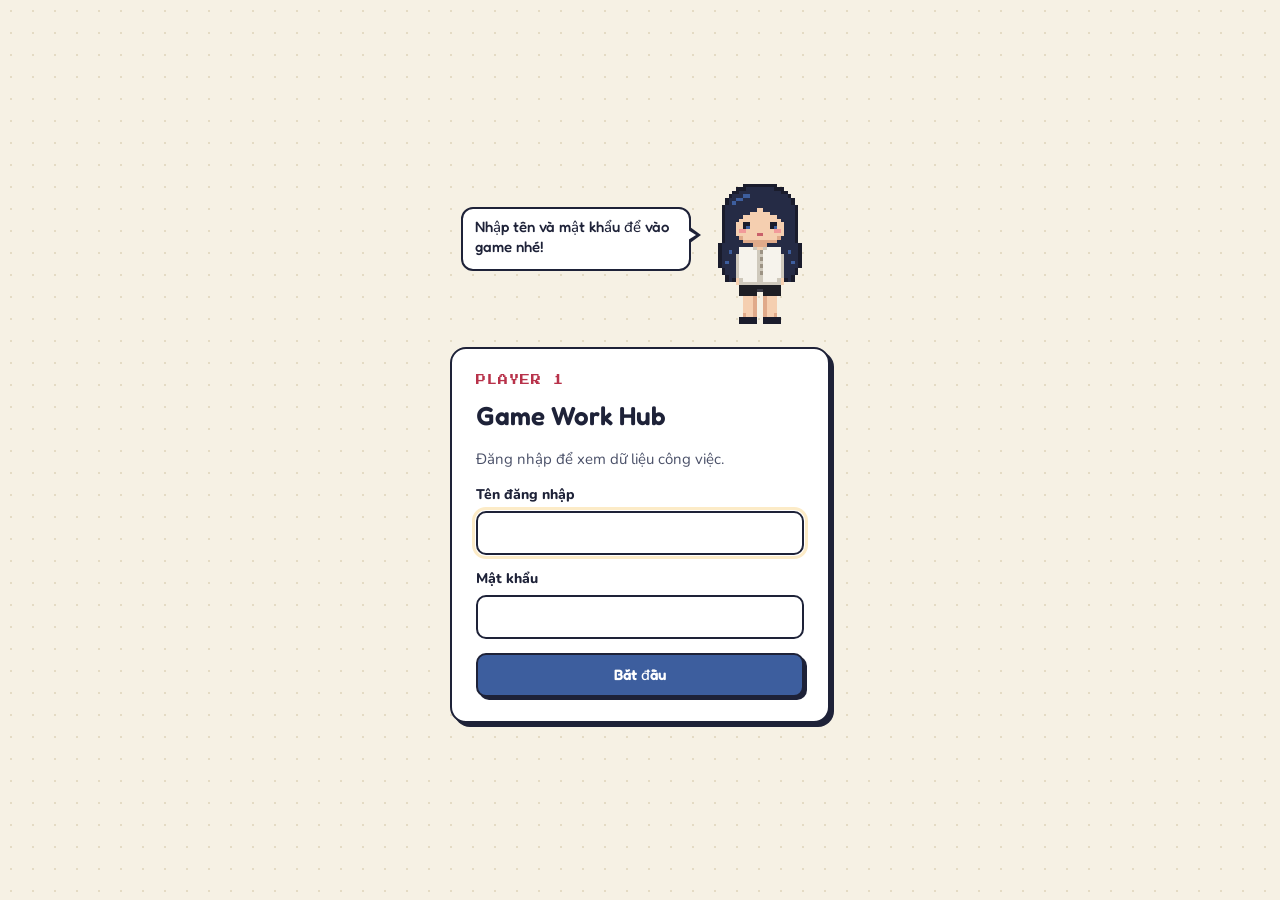
==== pixel/index.html @ 87dc5e9d "Game Work Hub: ban thuong va ban pixel" ====
<!doctype html>
<html lang="vi">
<head>
<meta charset="utf-8">
<meta name="viewport" content="width=device-width, initial-scale=1">
<meta name="robots" content="noindex, nofollow">
<title>Game Work Hub – bản pixel</title>
<link rel="preconnect" href="https://fonts.googleapis.com">
<link rel="preconnect" href="https://fonts.gstatic.com" crossorigin>
<link href="https://fonts.googleapis.com/css2?family=Fredoka:wght@400;500;600&amp;family=Nunito:wght@400;600;700;800&amp;family=Press+Start+2P&amp;display=swap" rel="stylesheet">
<link rel="stylesheet" href="pixel.css">
</head>
<body>
<div id="root"><noscript>Trang này cần bật JavaScript.</noscript></div>
<script src="../js/crypto.js"></script>
<script src="pixel.js"></script>
</body>
</html>
---- pixel/pixel.css ----
/* Game Work Hub – bản "Cream pixel" (tham khảo phong cách portfolio của Linh) */
:root{--bg:#F6F1E4;--ink:#1E2238;--muted:#4A5068;--body:#3A4058;--accent:#3D5E9E;--red:#B8324A;--line:#C9BFA5;--blue:#DDE6F5;--gold:#FCEBC7;--pink:#FBE1E3;--green:#DCEFD9;--purple:#E8E0F7;--hover:#ECE4CF}
*{box-sizing:border-box}
html{scroll-behavior:smooth;scroll-padding-top:150px}
body{margin:0;font-family:'Nunito','Fredoka',system-ui,sans-serif;font-size:15px;line-height:1.45;color:var(--ink);background:var(--bg) radial-gradient(#E4DBC4 1.2px,transparent 1.2px);background-size:22px 22px}
a{color:var(--accent);text-decoration:none}
button{font:inherit;cursor:pointer;color:inherit}
button:disabled{cursor:not-allowed}
input,textarea,select{font:inherit;color:inherit}
input::placeholder,textarea::placeholder{color:#7A7F94}
h1,h2,h3{font-family:'Fredoka','Nunito',sans-serif;font-weight:600;margin:0}
p{margin:0}
img.px{image-rendering:pixelated;display:block}
.sr{position:absolute;width:1px;height:1px;overflow:hidden;clip:rect(0 0 0 0)}
.mono{font-family:'Press Start 2P',monospace}
.stage{font-family:'Press Start 2P',monospace;font-size:10px;color:var(--red);letter-spacing:1px}

/* ===== Thanh trên cùng ===== */
#top{position:sticky;top:0;z-index:50;background:var(--bg);border-bottom:3px solid var(--ink)}
.navin{max-width:1240px;margin:0 auto;padding:10px 24px 0;display:flex;flex-wrap:wrap;align-items:center;gap:10px 20px}
.brand{display:flex;align-items:center;gap:12px;padding-bottom:12px;flex-shrink:0}
.ava{position:relative;display:flex;cursor:pointer}
.avat{width:56px;height:56px;border-radius:12px;background:var(--blue);border:2px solid var(--ink);box-shadow:3px 3px 0 var(--ink);display:flex;align-items:flex-end;justify-content:center;overflow:hidden;transition:transform .2s}
.ava:hover .avat{transform:translateY(-3px)}
.avat img{width:100%;height:100%;object-fit:cover}
.ava input{position:absolute;inset:0;opacity:0;width:100%;height:100%;cursor:pointer}
.ava .cap{position:absolute;left:2px;right:2px;bottom:2px;background:#1E2238CC;color:#fff;font-family:'Fredoka',sans-serif;font-size:10px;text-align:center;border-radius:0 0 8px 8px;opacity:0;transition:opacity .2s}
.ava:hover .cap,.ava:focus-within .cap{opacity:1}
.welcome{display:flex;flex-direction:column;gap:6px}
.wt{font-family:'Press Start 2P',monospace;font-size:9px;color:var(--red);letter-spacing:1px}
.ws{font-family:'Fredoka','Nunito',sans-serif;font-weight:600;font-size:17px;line-height:1.1}
.wsub{font-size:12px;color:var(--muted)}
nav{flex:1 1 0;min-width:260px;overflow-x:auto;padding-top:2px}
.tabs{display:grid;grid-template-columns:repeat(4,minmax(0,1fr));gap:4px;min-width:480px}
.tab{color:var(--ink);font-family:'Fredoka','Nunito',sans-serif;font-weight:500;font-size:15px;padding:10px 4px;border-radius:10px;text-align:center;min-height:44px;display:flex;align-items:center;justify-content:center;transition:background .2s}
.tab:hover{background:var(--hover)}
.tab.on{background:var(--ink);color:#fff}
.track{position:relative;height:54px;margin-top:10px;min-width:480px}
.track:before{content:"";position:absolute;left:0;right:0;bottom:3px;border-bottom:3px dotted var(--line)}
.walker{position:absolute;bottom:2px;left:12.5%;transform:translateX(-50%);transition:left .7s cubic-bezier(.5,0,.3,1)}
.walker .flip{display:block}
.walker img{height:52px;width:auto}
.util{display:flex;gap:8px;padding-bottom:12px;margin-left:auto;flex-wrap:wrap}
.rl{background:#fff;color:var(--ink);border:2px solid var(--ink);border-radius:10px;min-height:44px;padding:0 12px;font-family:'Fredoka','Nunito',sans-serif;font-weight:600;font-size:14px;box-shadow:3px 3px 0 var(--ink)}
.rl:hover{background:var(--hover)}
.rl:active{transform:translate(2px,2px);box-shadow:1px 1px 0 var(--ink)}

/* ===== Trang ===== */
.page{max-width:1240px;margin:0 auto;padding:56px 24px 64px;display:flex;flex-direction:column;gap:24px;position:relative}
.deco{position:absolute;pointer-events:none;z-index:0}
.deco svg{display:block;image-rendering:pixelated;shape-rendering:crispEdges}
.floaty{animation:floaty 4s ease-in-out infinite}
.wiggle{animation:wiggle 2.4s ease-in-out infinite}
@keyframes floaty{0%,100%{transform:translateY(0)}50%{transform:translateY(-10px)}}
@keyframes wiggle{0%,100%{transform:rotate(0)}25%{transform:rotate(-8deg)}75%{transform:rotate(8deg)}}
@keyframes bob{0%,100%{transform:translateY(0)}50%{transform:translateY(-3px)}}
@keyframes blink{50%{opacity:0}}
@keyframes fa{0%{opacity:1}50%,100%{opacity:0}}
@keyframes fb{0%{opacity:0}50%,100%{opacity:1}}
.bob{animation:bob .5s steps(2) infinite}
.caret{animation:blink 1s steps(1) infinite;font-style:normal}
.herogrid{display:flex;flex-wrap:wrap;gap:24px;align-items:stretch;justify-content:space-between;position:relative;z-index:1}
#htext{flex:1 1 360px;min-width:0;display:flex;flex-direction:column;gap:12px;justify-content:center}
.h1{font-size:clamp(30px,3.6vw,48px);line-height:1.1}
.sub{font-size:16px;color:var(--muted);max-width:640px}
.date{font-family:'Fredoka','Nunito',sans-serif;font-size:14px;font-weight:600;color:var(--muted)}
.ptitle{font-family:'Fredoka','Nunito',sans-serif;font-size:clamp(28px,3.4vw,44px);font-weight:600;padding:2px 6px;margin-left:-6px}
#scene{flex:0 1 380px;min-width:300px}
.scenecard{background:#fff;border:2px solid var(--ink);border-radius:16px;box-shadow:4px 4px 0 var(--ink);padding:14px;display:flex;flex-direction:column;gap:12px}
.pbadge{align-self:flex-start;font-family:'Press Start 2P',monospace;font-size:9px;background:var(--gold);border:2px solid var(--ink);border-radius:6px;padding:6px 8px}
.sky{background:var(--blue);border:2px solid var(--ink);border-radius:10px;overflow:hidden;display:flex;flex-direction:column}
.sayrow{display:flex;align-items:flex-end;justify-content:space-between;gap:10px;padding:14px 14px 0}
.say{position:relative;background:#fff;border:2px solid var(--ink);border-radius:12px;padding:8px 12px;font-family:'Fredoka','Nunito',sans-serif;font-weight:500;font-size:15px;line-height:1.35;max-width:210px;min-height:64px;margin-bottom:56px}
.say:before,.say:after{content:"";position:absolute;width:0;height:0}
.say:before{right:-12px;top:18px;border-top:8px solid transparent;border-bottom:8px solid transparent;border-left:11px solid var(--ink)}
.say:after{right:-7px;top:21px;border-top:5px solid transparent;border-bottom:5px solid transparent;border-left:8px solid #fff}
.grass{height:16px;background:#7BC47F;border-top:2px solid var(--ink)}
.frames{position:relative;display:inline-block;flex-shrink:0;height:132px;margin-bottom:-2px}
.frames img,.sprite{height:132px;width:auto}
.frames img+img{position:absolute;left:0;top:0}
.frames .fa{animation:fa .9s steps(1,end) infinite}
.frames .fb{animation:fb .9s steps(1,end) infinite}
.sstats{display:grid;grid-template-columns:repeat(auto-fit,minmax(84px,1fr));gap:8px}
.st{border:2px solid var(--ink);border-radius:10px;padding:6px 8px;display:flex;flex-direction:column;gap:2px;background:var(--blue)}
.st.c1{background:var(--gold)}.st.c2{background:var(--pink)}.st.c3{background:var(--green)}.st.c4{background:var(--purple)}
.st b{font-family:'Fredoka','Nunito',sans-serif;font-size:22px;line-height:1}
.st span{font-size:12px;color:var(--body);font-weight:700}

/* ===== Nút, ô nhập, thông báo ===== */
.tools{display:flex;flex-wrap:wrap;gap:10px;align-items:center;position:relative;z-index:1}
.search{display:flex;align-items:center;gap:8px;background:#fff;border:2px solid var(--ink);border-radius:10px;box-shadow:3px 3px 0 var(--ink);padding:0 12px;min-height:44px;min-width:200px}
.search input{border:none;outline:none;background:transparent;flex:1;min-width:0}
.btn{display:inline-flex;align-items:center;justify-content:center;gap:8px;min-height:44px;padding:0 16px;border-radius:10px;border:2px solid var(--ink);background:#fff;color:var(--ink);font-family:'Fredoka','Nunito',sans-serif;font-weight:600;font-size:15px;box-shadow:3px 3px 0 var(--ink);transition:transform .1s,box-shadow .1s}
.btn:hover:not(:disabled){transform:translate(-1px,-1px);box-shadow:4px 4px 0 var(--ink)}
.btn:active:not(:disabled){transform:translate(2px,2px);box-shadow:1px 1px 0 var(--ink)}
.btn.dark{background:var(--accent);color:#fff}
.btn.green{background:#2F7A4A;color:#fff}
.btn.teal{background:#F2B84B;color:var(--ink)}
.btn.on{background:var(--ink);color:#fff}
.btn:disabled{opacity:.5;box-shadow:2px 2px 0 var(--ink)}
.seg{display:flex;border:2px solid var(--ink);border-radius:10px;overflow:hidden;background:#fff;box-shadow:3px 3px 0 var(--ink)}
.seg button{min-height:40px;padding:0 16px;border:none;background:#fff;color:var(--ink);font-family:'Fredoka','Nunito',sans-serif;font-weight:600}
.seg button+button{border-left:2px solid var(--ink)}
.seg button.on{background:var(--ink);color:#fff}
.banner{display:flex;flex-wrap:wrap;gap:12px;align-items:center;justify-content:space-between;border:2px solid var(--ink);border-radius:12px;padding:10px 16px;font-weight:700;box-shadow:3px 3px 0 var(--ink);position:relative;z-index:1}
.banner.warn{background:var(--gold)}
.banner.ok{background:var(--green)}
.banner.info{background:var(--blue)}
.banner .x{width:36px;height:36px;border:2px solid var(--ink);background:#fff;font-size:18px;border-radius:8px}
.banner .mini{min-height:36px;padding:0 14px;border-radius:8px;border:2px solid var(--ink);background:#fff;font-family:'Fredoka','Nunito',sans-serif;font-weight:600}
.err{color:#7A1E2E;background:var(--pink);border:2px solid var(--ink);border-radius:8px;padding:8px 12px;font-weight:700}
.cell{display:block;width:100%;border:2px solid transparent;background:transparent;border-radius:6px;padding:5px 8px;line-height:1.5}
.cell:hover:not([readonly]){border-color:var(--line)}
.cell:focus{outline:none;border-color:var(--ink);background:#fff;box-shadow:2px 2px 0 var(--ink)}
.cell[readonly]{cursor:default}
textarea.cell{resize:vertical;min-height:34px;overflow:hidden}
.strong{font-weight:800}
.subtle{font-size:12px;color:var(--muted)}
.pill{display:inline-block;margin-left:4px;padding:5px 12px;border-radius:8px;border:2px solid var(--ink);background:#fff;font-family:'Fredoka','Nunito',sans-serif;font-size:14px;font-weight:600;color:var(--ink);box-shadow:2px 2px 0 var(--ink)}
.pill:hover{background:var(--hover)}
.dash{margin-left:8px;color:var(--muted)}
.tag{display:inline-block;margin:2px 8px;padding:2px 8px;border-radius:6px;border:2px solid var(--ink);font-size:11px;font-weight:800;background:var(--hover)}
.badge{display:inline-block;margin-left:4px;padding:3px 9px;border-radius:6px;border:2px solid var(--ink);font-size:12px;font-weight:800}
.sel{min-height:34px;padding:5px 8px;border-radius:8px;border:2px solid var(--ink);font-size:13px;font-weight:700;cursor:pointer}
.del{width:32px;height:32px;border-radius:8px;border:2px solid var(--ink);background:var(--pink);color:#7A1E2E;display:inline-flex;align-items:center;justify-content:center;padding:0}
.minibtn{min-width:48px;height:32px;padding:0 8px;border-radius:8px;border:2px solid var(--ink);background:#fff;font-size:13px;font-weight:800}
.tbadge{display:inline-block;padding:2px 8px;border-radius:6px;border:2px solid var(--ink);font-size:11px;font-weight:800;background:var(--solid);color:#fff}

/* ===== Tổng quan game ===== */
.tiles{display:grid;grid-template-columns:repeat(auto-fit,minmax(160px,1fr));gap:14px;position:relative;z-index:1}
.tile{text-align:left;border-radius:14px;padding:14px 16px;border:2px solid var(--ink);background:var(--solid);color:#fff;display:flex;flex-direction:column;gap:6px;min-height:100px;box-shadow:4px 4px 0 var(--ink);transition:transform .15s,box-shadow .15s}
.tile:hover{transform:translate(-2px,-2px);box-shadow:6px 6px 0 var(--ink)}
.tile.all{background:#fff;color:var(--ink)}
.tile.on{outline:3px solid var(--gold);outline-offset:2px}
.tile span:first-child{font-family:'Fredoka','Nunito',sans-serif;font-size:15px;font-weight:600}
.tile .big{font-family:'Fredoka','Nunito',sans-serif;font-size:28px;font-weight:600;line-height:1.1}
.tile .sm{font-size:12px;font-weight:700}
.cols{display:flex;flex-wrap:wrap;gap:24px;align-items:flex-start;position:relative;z-index:1}
.cols>.left{flex:999 1 640px;min-width:0;display:flex;flex-direction:column;gap:22px}
.aside{flex:0 1 280px;min-width:240px;background:#fff;border:2px solid var(--ink);border-radius:16px;box-shadow:4px 4px 0 var(--ink);padding:18px;display:flex;flex-direction:column;gap:14px}
.aside h2{font-size:18px}
.aside .it{display:flex;flex-direction:column;gap:4px;padding-bottom:12px;border-bottom:2px dashed var(--line)}
.group{background:#fff;border:2px solid var(--ink);border-radius:16px;box-shadow:4px 4px 0 var(--ink);overflow:hidden}
.ghead{display:flex;flex-wrap:wrap;gap:12px;justify-content:space-between;align-items:center;padding:12px 18px;background:var(--solid);color:#fff;min-height:56px;border-bottom:2px solid var(--ink)}
.ghead h2{font-size:19px;display:flex;gap:10px;align-items:baseline}
.ghead h2 small{font-size:13px;font-weight:600;font-family:'Nunito',sans-serif}
.ghead button{min-height:36px;padding:0 12px;border-radius:8px;border:2px solid #fff;background:transparent;color:#fff;font-family:'Fredoka','Nunito',sans-serif;font-size:14px;font-weight:600}
.scroll{overflow-x:auto}
.gt{min-width:1040px}
.grow,.gth{display:grid;grid-template-columns:2fr 1.1fr 1fr 1.1fr 2.6fr 112px;gap:10px;padding:8px 14px;align-items:start}
.gth{background:var(--tint);color:var(--fg);font-family:'Fredoka','Nunito',sans-serif;font-size:13px;font-weight:600;text-transform:uppercase;letter-spacing:.05em;padding:10px 14px;border-bottom:2px solid var(--ink)}
.gth span{padding-left:8px}
.grow+.grow{border-top:2px dashed var(--line)}
.grow.is-hidden{opacity:.6}
.cc{display:flex;align-items:center;min-height:34px}
.acts{display:flex;gap:6px}

/* ===== Link & Note team ===== */
.cards{display:grid;grid-template-columns:repeat(4,minmax(0,1fr));gap:20px;align-items:start;position:relative;z-index:1}
.card{background:#fff;border:2px solid var(--ink);border-radius:16px;box-shadow:4px 4px 0 var(--ink);overflow:hidden;display:flex;flex-direction:column;min-width:0}
.card.chung{grid-column:1/-1;--solid:#1E2238;--tint:#E8E0F7;--fg:#1E2238}
.chead{display:flex;justify-content:space-between;align-items:center;gap:8px;padding:14px 16px;background:var(--solid);color:#fff;border-bottom:2px solid var(--ink)}
.chead h2{font-size:19px}
.chead span{font-size:12px;font-weight:800}
.clist{display:flex;flex-direction:column}
.card.chung .clist{display:grid;grid-template-columns:repeat(4,minmax(0,1fr))}
.item{display:flex;gap:8px;align-items:flex-start;padding:8px 10px 8px 12px;border-bottom:2px dashed var(--line);min-width:0}
.kind{flex:none;margin-top:4px;min-width:46px;height:24px;border-radius:6px;border:2px solid var(--ink);font-family:'Press Start 2P',monospace;font-size:7px;background:var(--tint);color:var(--fg)}
.kind.note{background:var(--gold);color:var(--ink)}
.kind:disabled{opacity:1}
.ibody{flex:1;min-width:0;display:flex;flex-direction:column}
.irow{display:flex;gap:4px;align-items:center}
.open{flex:none;width:28px;height:28px;border-radius:8px;display:flex;align-items:center;justify-content:center;border:2px solid var(--ink);background:#fff;font-size:13px}
.notefield{background:var(--gold)}
.ltitle{display:block;padding:6px 8px;font-weight:800;color:var(--ink);line-height:1.4;overflow-wrap:anywhere}
a.ltitle:hover{color:var(--accent);text-decoration:underline}
.cfoot{display:flex;gap:8px;padding:12px;background:var(--tint);border-top:2px solid var(--ink)}
.cfoot button{flex:1;min-height:40px;border-radius:8px;border:2px solid var(--ink);background:#fff;color:var(--ink);font-family:'Fredoka','Nunito',sans-serif;font-weight:600}
.empty{padding:16px;color:var(--muted);font-size:13px}
@media (max-width:1200px){.cards{grid-template-columns:repeat(2,minmax(0,1fr))}.card.chung .clist{grid-template-columns:repeat(2,minmax(0,1fr))}}
@media (max-width:640px){.cards{grid-template-columns:minmax(0,1fr)}.card.chung .clist{grid-template-columns:minmax(0,1fr)}}

/* ===== Ghi chú ===== */
.ncards{display:grid;grid-template-columns:repeat(auto-fill,minmax(260px,1fr));gap:18px;align-items:start;position:relative;z-index:1}
.ncard{background:var(--blue);border:2px solid var(--ink);border-radius:14px;box-shadow:4px 4px 0 var(--ink);padding:10px 12px 12px;display:flex;flex-direction:column;gap:6px}
.ncard:nth-child(5n+2){background:var(--gold)}
.ncard:nth-child(5n+3){background:var(--pink)}
.ncard:nth-child(5n+4){background:var(--green)}
.ncard:nth-child(5n+5){background:var(--purple)}
.ncard .top{display:flex;justify-content:space-between;align-items:center;gap:8px}
.ncard input[type=date]{width:auto;font-family:'Press Start 2P',monospace;font-size:9px}
.ntable{background:#fff;border:2px solid var(--ink);border-radius:14px;box-shadow:4px 4px 0 var(--ink);overflow:hidden;position:relative;z-index:1}
.ntable .in{min-width:640px}
.nth,.nrow{display:grid;grid-template-columns:190px 1fr 44px;align-items:start}
.nth{background:var(--ink);color:#fff;font-family:'Fredoka','Nunito',sans-serif;font-size:13px;font-weight:600;text-transform:uppercase;letter-spacing:.05em}
.nth span{padding:10px 14px}
.nrow{border-top:2px dashed var(--line)}
.nrow>div{padding:4px}
.nrow>div:first-child{border-right:2px dashed var(--line)}
.nrow input[type=date]{font-family:'Press Start 2P',monospace;font-size:9px}
.nrow .del{margin:4px}

/* ===== Công việc tháng ===== */
.pnav{display:flex;flex-wrap:wrap;gap:8px;align-items:center;position:relative;z-index:1}
.plabel{font-family:'Fredoka','Nunito',sans-serif;font-weight:700;font-size:12px;letter-spacing:.06em;color:var(--red);margin-right:4px}
.chips{display:flex;flex-wrap:wrap;gap:8px;position:relative;z-index:1}
.chip{min-height:38px;padding:0 14px;border-radius:10px;border:2px solid var(--ink);background:var(--tint,#fff);color:var(--fg,var(--ink));font-family:'Fredoka','Nunito',sans-serif;font-size:14px;font-weight:600;box-shadow:2px 2px 0 var(--ink)}
.chip:hover{background:var(--hover)}
.chip.on{background:var(--solid,var(--ink));color:#fff}
.chip .newtag{margin-left:6px;font-family:'Press Start 2P',monospace;font-size:7px;background:var(--gold);color:var(--ink);border:2px solid var(--ink);border-radius:4px;padding:2px 4px}
.tt{background:#fff;border:2px solid var(--ink);border-radius:14px;box-shadow:4px 4px 0 var(--ink);overflow:hidden;position:relative;z-index:1}
.tt .in{min-width:1100px}
.tth,.trow{display:grid;grid-template-columns:48px 1.1fr 2.6fr 1.8fr 1.6fr 40px}
.tth{background:var(--ink);color:#fff;font-family:'Fredoka','Nunito',sans-serif;font-size:13px;font-weight:600;text-transform:uppercase;letter-spacing:.05em}
.tth span{padding:10px 12px;border-right:2px solid #3A4058}
.tth span:first-child{text-align:center;padding:10px 8px}
.tgroup{display:flex;justify-content:space-between;align-items:center;gap:12px;padding:8px 12px;background:var(--solid);color:#fff;min-height:48px;border-top:2px solid var(--ink)}
.tgroup b{font-family:'Fredoka','Nunito',sans-serif;font-size:17px}
.tgroup small{font-weight:700;font-size:12px;margin-left:8px}
.tgroup button{min-height:32px;padding:0 10px;border-radius:8px;border:2px solid #fff;background:transparent;color:#fff;font-family:'Fredoka','Nunito',sans-serif;font-weight:600}
.trow{border-top:2px dashed var(--line);background:#fff}
.trow>div{padding:2px 4px;border-right:2px dashed var(--line)}
.trow .no{padding:10px 8px;text-align:center;font-family:'Press Start 2P',monospace;font-size:9px;color:var(--ink);background:var(--tint);border-right:2px solid var(--ink)}
.trow .pend{background:#FFF1DD}
.trow .pend textarea{color:#7A2E0B}
.trow .game{font-weight:800;color:var(--fg)}
.trow .del{margin:6px 4px}
.tlbox{background:#fff;border:2px solid var(--ink);border-radius:16px;box-shadow:4px 4px 0 var(--ink);padding:18px 8px 12px;display:flex;flex-direction:column;gap:6px;position:relative;z-index:1}
.tlbox>span{padding:0 16px;font-size:14px;color:var(--muted)}
.tlscroll{overflow-x:auto;padding:8px 8px 12px}
.tltrack{display:flex;width:max-content;min-width:100%}
.tln{width:96px;flex:none;display:flex;flex-direction:column;align-items:center}
.tln .mo{align-self:flex-start;height:22px;font-family:'Fredoka','Nunito',sans-serif;font-size:12px;font-weight:700;color:var(--red);white-space:nowrap;padding-left:2px}
.tln .ln{position:relative;width:100%;height:26px}
.tln .ln i{position:absolute;top:11px;height:0;border-top:4px dashed var(--line)}
.tln .ln b{position:absolute;top:1px;left:calc(50% - 12px);width:24px;height:24px;border-radius:6px;border:3px solid var(--ink)}
.tln button{margin-top:8px;min-height:44px;width:90px;border:none;border-radius:8px;background:transparent;font-family:'Fredoka','Nunito',sans-serif;font-size:14px;font-weight:600;color:var(--ink);text-decoration:underline;text-underline-offset:3px}
.tln button:hover{background:var(--hover)}
.tln small{font-size:11px;font-weight:700}
.tln a{font-size:12px;font-weight:700;padding:6px 0}
.panel{background:#fff;border:2px solid var(--ink);border-radius:16px;box-shadow:4px 4px 0 var(--ink);overflow:hidden;position:relative;z-index:1}
.panel .ph{background:#F2B84B;color:var(--ink);border-bottom:2px solid var(--ink);padding:12px 20px;display:flex;justify-content:space-between;align-items:center;gap:12px}
.panel .ph h2{font-size:18px}
.panel .ph button{width:36px;height:36px;border-radius:8px;border:2px solid var(--ink);background:#fff;font-size:18px}
.panel .pb{padding:16px 20px 20px;display:flex;flex-direction:column;gap:14px}
.panel label{display:flex;flex-direction:column;gap:6px;font-size:14px;font-weight:800;color:var(--body)}
.panel input[type=text],.panel input[type=month],.panel select,.panel textarea{border:2px solid var(--ink);border-radius:10px;padding:10px 12px;font-weight:400;min-height:44px;background:#fff}
.panel textarea{min-height:140px;font-family:ui-monospace,Consolas,monospace;font-size:12px}
.frow{display:flex;flex-wrap:wrap;gap:12px}
.frow>label{flex:1 1 200px}
.pv{border:2px solid var(--ink);border-radius:10px;overflow-x:auto}
.pv table{border-collapse:collapse;min-width:720px;width:100%;font-size:12px}
.pv th,.pv td{border:1px solid var(--line);padding:8px;text-align:left;vertical-align:top;white-space:pre-line}
.pv th{background:var(--hover)}
.hint{font-size:13px;color:var(--muted);font-weight:400}
.nodata{background:#fff;border:2px dashed var(--ink);border-radius:14px;padding:28px;text-align:center;color:var(--muted);position:relative;z-index:1}

/* ===== Đăng nhập ===== */
.login-wrap{min-height:100vh;display:flex;align-items:center;justify-content:center;padding:24px;flex-direction:column;gap:20px}
.lscene{display:flex;align-items:flex-end;gap:10px}
.lscene .say{margin-bottom:56px;max-width:230px}
.lscene img{height:150px;width:auto}
.login{width:100%;max-width:380px;background:#fff;border:2px solid var(--ink);border-radius:16px;box-shadow:4px 4px 0 var(--ink);padding:24px;display:flex;flex-direction:column;gap:14px}
.login h1{font-size:26px}
.login p{color:var(--muted)}
.login label{display:flex;flex-direction:column;gap:6px;font-weight:800;font-size:14px}
.login input{min-height:44px;padding:0 12px;border:2px solid var(--ink);border-radius:10px;font-weight:400;background:#fff}
.login input:focus{outline:3px solid var(--gold);outline-offset:1px}
.login .stage{margin-bottom:-4px}

/* ===== Chân trang ===== */
footer{background:var(--ink);color:#C9CDE0;border-top:3px solid var(--ink);text-align:center;padding:18px 24px;font-size:13px}
footer b{font-family:'Press Start 2P',monospace;font-size:9px;color:#F2B84B;font-weight:400}

@media (max-width:760px){.deco{display:none}.page{padding-top:28px}}
@media (prefers-reduced-motion:reduce){
  .bob,.floaty,.wiggle,.caret{animation:none!important}.frames .fa,.frames .fb{animation:none}.frames .fb{opacity:0}
  .walker{transition:none}html{scroll-behavior:auto}}
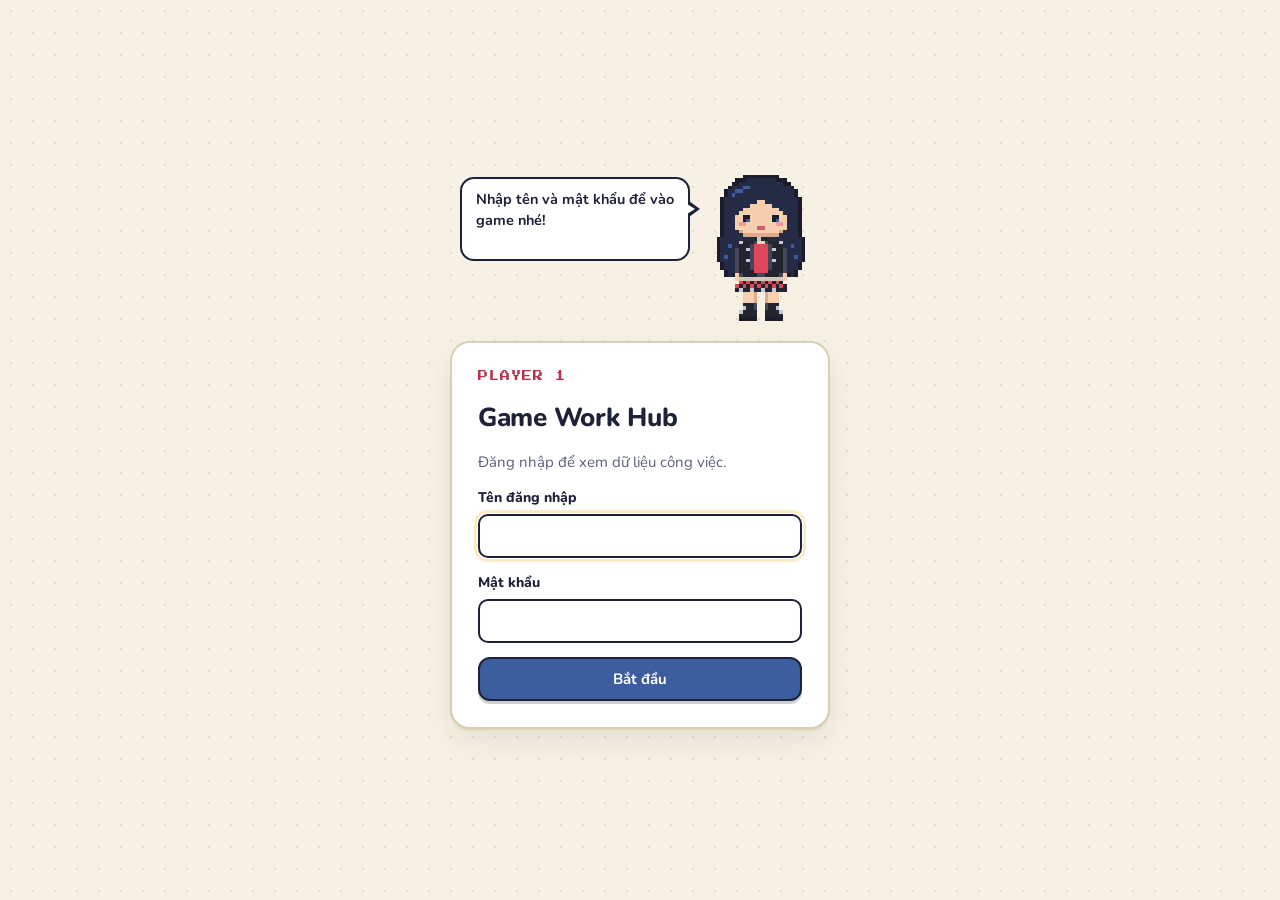
==== commit 508faaad: "Pixel v2: nhan vat moi, tab Cam xuc, cot Store, giao dien thoang hon - Tab Cam xuc: nhat ky tam tran" ====
--- a/pixel/index.html
+++ b/pixel/index.html
@@ -7,7 +7,7 @@
 <title>Game Work Hub – bản pixel</title>
 <link rel="preconnect" href="https://fonts.googleapis.com">
 <link rel="preconnect" href="https://fonts.gstatic.com" crossorigin>
-<link href="https://fonts.googleapis.com/css2?family=Fredoka:wght@400;500;600&amp;family=Nunito:wght@400;600;700;800&amp;family=Press+Start+2P&amp;display=swap" rel="stylesheet">
+<link href="https://fonts.googleapis.com/css2?family=Nunito:wght@400;600;700;800&amp;family=Press+Start+2P&amp;display=swap" rel="stylesheet">
 <link rel="stylesheet" href="pixel.css">
 </head>
 <body>
--- a/pixel/pixel.css
+++ b/pixel/pixel.css
@@ -1,52 +1,61 @@
-/* Game Work Hub – bản "Cream pixel" (tham khảo phong cách portfolio của Linh) */
-:root{--bg:#F6F1E4;--ink:#1E2238;--muted:#4A5068;--body:#3A4058;--accent:#3D5E9E;--red:#B8324A;--line:#C9BFA5;--blue:#DDE6F5;--gold:#FCEBC7;--pink:#FBE1E3;--green:#DCEFD9;--purple:#E8E0F7;--hover:#ECE4CF}
+/* Game Work Hub – bản "Cream pixel" (v2: một phông chữ duy nhất, bóng đổ nhẹ, khoảng cách thoáng) */
+:root{
+  --bg:#F6F1E4;--ink:#1E2238;--muted:#5A6078;--body:#3A4058;--accent:#3D5E9E;--red:#B8324A;
+  --edge:#D9CFB5;--soft:#EFE8D6;--hover:#ECE4CF;
+  --blue:#DDE6F5;--gold:#FCEBC7;--pink:#FBE1E3;--green:#DCEFD9;--purple:#E8E0F7;
+  --shadow:0 2px 0 #E4DAC0,0 12px 28px rgba(30,34,56,.08);
+  --btn-shadow:0 3px 0 rgba(30,34,56,.22);
+}
 *{box-sizing:border-box}
 html{scroll-behavior:smooth;scroll-padding-top:150px}
-body{margin:0;font-family:'Nunito','Fredoka',system-ui,sans-serif;font-size:15px;line-height:1.45;color:var(--ink);background:var(--bg) radial-gradient(#E4DBC4 1.2px,transparent 1.2px);background-size:22px 22px}
+body{margin:0;font-family:'Nunito',system-ui,sans-serif;font-size:15px;line-height:1.5;color:var(--ink);background:var(--bg) radial-gradient(#E4DBC4 1.2px,transparent 1.2px);background-size:22px 22px}
 a{color:var(--accent);text-decoration:none}
-button{font:inherit;cursor:pointer;color:inherit}
+button{font-family:inherit;font-size:inherit;cursor:pointer;color:inherit}
 button:disabled{cursor:not-allowed}
-input,textarea,select{font:inherit;color:inherit}
+input,textarea,select{font-family:inherit;font-size:inherit;color:inherit}
 input::placeholder,textarea::placeholder{color:#7A7F94}
-h1,h2,h3{font-family:'Fredoka','Nunito',sans-serif;font-weight:600;margin:0}
+h1,h2,h3{font-family:inherit;font-weight:800;margin:0;letter-spacing:-.01em}
 p{margin:0}
 img.px{image-rendering:pixelated;display:block}
 .sr{position:absolute;width:1px;height:1px;overflow:hidden;clip:rect(0 0 0 0)}
-.mono{font-family:'Press Start 2P',monospace}
-.stage{font-family:'Press Start 2P',monospace;font-size:10px;color:var(--red);letter-spacing:1px}
+/* Chữ pixel chỉ dùng cho nhãn không dấu (ASCII) */
+.stage,.wt,.pbadge,.kind,.newtag,footer b{font-family:'Press Start 2P',monospace;font-weight:400}
+.stage{font-size:10px;color:var(--red);letter-spacing:1px}
 
 /* ===== Thanh trên cùng ===== */
-#top{position:sticky;top:0;z-index:50;background:var(--bg);border-bottom:3px solid var(--ink)}
-.navin{max-width:1240px;margin:0 auto;padding:10px 24px 0;display:flex;flex-wrap:wrap;align-items:center;gap:10px 20px}
-.brand{display:flex;align-items:center;gap:12px;padding-bottom:12px;flex-shrink:0}
+#top{position:sticky;top:0;z-index:50;background:var(--bg);border-bottom:2px solid var(--ink)}
+.navin{max-width:1280px;margin:0 auto;padding:10px 28px 0;display:flex;flex-wrap:wrap;align-items:center;gap:10px 24px}
+.brand{display:flex;align-items:center;gap:14px;padding-bottom:12px;flex-shrink:0}
 .ava{position:relative;display:flex;cursor:pointer}
-.avat{width:56px;height:56px;border-radius:12px;background:var(--blue);border:2px solid var(--ink);box-shadow:3px 3px 0 var(--ink);display:flex;align-items:flex-end;justify-content:center;overflow:hidden;transition:transform .2s}
+.avat{width:56px;height:56px;border-radius:14px;background:var(--blue);border:2px solid var(--ink);box-shadow:var(--btn-shadow);display:flex;align-items:flex-end;justify-content:center;overflow:hidden;transition:transform .2s}
 .ava:hover .avat{transform:translateY(-3px)}
 .avat img{width:100%;height:100%;object-fit:cover}
 .ava input{position:absolute;inset:0;opacity:0;width:100%;height:100%;cursor:pointer}
-.ava .cap{position:absolute;left:2px;right:2px;bottom:2px;background:#1E2238CC;color:#fff;font-family:'Fredoka',sans-serif;font-size:10px;text-align:center;border-radius:0 0 8px 8px;opacity:0;transition:opacity .2s}
+.ava .cap{position:absolute;left:3px;right:3px;bottom:3px;background:#1E2238CC;color:#fff;font-size:10px;font-weight:700;text-align:center;border-radius:0 0 9px 9px;opacity:0;transition:opacity .2s}
 .ava:hover .cap,.ava:focus-within .cap{opacity:1}
-.welcome{display:flex;flex-direction:column;gap:6px}
-.wt{font-family:'Press Start 2P',monospace;font-size:9px;color:var(--red);letter-spacing:1px}
-.ws{font-family:'Fredoka','Nunito',sans-serif;font-weight:600;font-size:17px;line-height:1.1}
-.wsub{font-size:12px;color:var(--muted)}
-nav{flex:1 1 0;min-width:260px;overflow-x:auto;padding-top:2px}
-.tabs{display:grid;grid-template-columns:repeat(4,minmax(0,1fr));gap:4px;min-width:480px}
-.tab{color:var(--ink);font-family:'Fredoka','Nunito',sans-serif;font-weight:500;font-size:15px;padding:10px 4px;border-radius:10px;text-align:center;min-height:44px;display:flex;align-items:center;justify-content:center;transition:background .2s}
+.welcome{display:flex;flex-direction:column;gap:5px}
+.wt{font-size:9px;color:var(--red);letter-spacing:1px}
+.ws{font-weight:800;font-size:18px;line-height:1.1}
+.wsub{font-size:12px;color:var(--muted);font-weight:600}
+nav{flex:1 1 0;min-width:280px;overflow-x:auto;padding-top:2px}
+.tabs{display:grid;grid-template-columns:repeat(4,minmax(0,1fr));gap:6px;min-width:480px}
+.tab{color:var(--ink);font-weight:700;font-size:15px;padding:10px 6px;border-radius:12px;text-align:center;min-height:44px;display:flex;align-items:center;justify-content:center;transition:background .2s}
 .tab:hover{background:var(--hover)}
 .tab.on{background:var(--ink);color:#fff}
 .track{position:relative;height:54px;margin-top:10px;min-width:480px}
-.track:before{content:"";position:absolute;left:0;right:0;bottom:3px;border-bottom:3px dotted var(--line)}
+.track:before{content:"";position:absolute;left:0;right:0;bottom:3px;border-bottom:3px dotted var(--edge)}
 .walker{position:absolute;bottom:2px;left:12.5%;transform:translateX(-50%);transition:left .7s cubic-bezier(.5,0,.3,1)}
-.walker .flip{display:block}
 .walker img{height:52px;width:auto}
-.util{display:flex;gap:8px;padding-bottom:12px;margin-left:auto;flex-wrap:wrap}
-.rl{background:#fff;color:var(--ink);border:2px solid var(--ink);border-radius:10px;min-height:44px;padding:0 12px;font-family:'Fredoka','Nunito',sans-serif;font-weight:600;font-size:14px;box-shadow:3px 3px 0 var(--ink)}
-.rl:hover{background:var(--hover)}
-.rl:active{transform:translate(2px,2px);box-shadow:1px 1px 0 var(--ink)}
+.util{display:flex;gap:10px;padding-bottom:12px;margin-left:auto;flex-wrap:wrap;align-items:center}
+.rl{background:#fff;color:var(--ink);border:2px solid var(--ink);border-radius:12px;min-height:44px;padding:0 16px;font-weight:700;font-size:14px;box-shadow:var(--btn-shadow);transition:transform .1s,box-shadow .1s}
+.rl:hover:not(:disabled){background:var(--hover)}
+.rl:active:not(:disabled){transform:translateY(2px);box-shadow:0 1px 0 rgba(30,34,56,.22)}
+.rl.dark{background:var(--accent);color:#fff}
+.rl.green{background:#2F7A4A;color:#fff}
+.rl:disabled{opacity:.5}
 
 /* ===== Trang ===== */
-.page{max-width:1240px;margin:0 auto;padding:56px 24px 64px;display:flex;flex-direction:column;gap:24px;position:relative}
+.page{max-width:1280px;margin:0 auto;padding:56px 28px 72px;display:flex;flex-direction:column;gap:32px;position:relative}
 .deco{position:absolute;pointer-events:none;z-index:0}
 .deco svg{display:block;image-rendering:pixelated;shape-rendering:crispEdges}
 .floaty{animation:floaty 4s ease-in-out infinite}
@@ -59,220 +68,310 @@
 @keyframes fb{0%{opacity:0}50%,100%{opacity:1}}
 .bob{animation:bob .5s steps(2) infinite}
 .caret{animation:blink 1s steps(1) infinite;font-style:normal}
-.herogrid{display:flex;flex-wrap:wrap;gap:24px;align-items:stretch;justify-content:space-between;position:relative;z-index:1}
+.herogrid{display:flex;flex-wrap:wrap;gap:32px;align-items:stretch;justify-content:space-between;position:relative;z-index:1}
 #htext{flex:1 1 360px;min-width:0;display:flex;flex-direction:column;gap:12px;justify-content:center}
-.h1{font-size:clamp(30px,3.6vw,48px);line-height:1.1}
+.h1{font-size:clamp(30px,3.6vw,48px);line-height:1.12}
 .sub{font-size:16px;color:var(--muted);max-width:640px}
-.date{font-family:'Fredoka','Nunito',sans-serif;font-size:14px;font-weight:600;color:var(--muted)}
-.ptitle{font-family:'Fredoka','Nunito',sans-serif;font-size:clamp(28px,3.4vw,44px);font-weight:600;padding:2px 6px;margin-left:-6px}
-#scene{flex:0 1 380px;min-width:300px}
-.scenecard{background:#fff;border:2px solid var(--ink);border-radius:16px;box-shadow:4px 4px 0 var(--ink);padding:14px;display:flex;flex-direction:column;gap:12px}
-.pbadge{align-self:flex-start;font-family:'Press Start 2P',monospace;font-size:9px;background:var(--gold);border:2px solid var(--ink);border-radius:6px;padding:6px 8px}
-.sky{background:var(--blue);border:2px solid var(--ink);border-radius:10px;overflow:hidden;display:flex;flex-direction:column}
-.sayrow{display:flex;align-items:flex-end;justify-content:space-between;gap:10px;padding:14px 14px 0}
-.say{position:relative;background:#fff;border:2px solid var(--ink);border-radius:12px;padding:8px 12px;font-family:'Fredoka','Nunito',sans-serif;font-weight:500;font-size:15px;line-height:1.35;max-width:210px;min-height:64px;margin-bottom:56px}
+.date{font-size:14px;font-weight:700;color:var(--muted)}
+.ptitle{font-size:clamp(28px,3.4vw,44px);font-weight:800;padding:2px 8px;margin-left:-8px;line-height:1.15}
+#scene{flex:0 1 440px;min-width:320px}
+.scenecard{background:#fff;border:2px solid var(--edge);border-radius:20px;box-shadow:var(--shadow);padding:16px;display:flex;flex-direction:column;gap:12px;height:100%}
+.pbadge{align-self:flex-start;font-size:9px;background:var(--gold);border:2px solid var(--ink);border-radius:8px;padding:7px 9px}
+.sky{background:var(--blue);border:2px solid var(--ink);border-radius:14px;overflow:hidden;display:flex;flex-direction:column;flex:1}
+.sayrow{display:flex;align-items:flex-end;justify-content:space-between;gap:12px;padding:16px 16px 0;flex:1}
+.leftcol{display:flex;flex-direction:column;align-items:flex-start;justify-content:flex-end;gap:10px;min-width:0}
+.say{position:relative;background:#fff;border:2px solid var(--ink);border-radius:14px;padding:10px 14px;font-weight:700;font-size:14.5px;line-height:1.45;max-width:240px;min-height:84px;text-align:left;white-space:pre-line;cursor:pointer}
 .say:before,.say:after{content:"";position:absolute;width:0;height:0}
-.say:before{right:-12px;top:18px;border-top:8px solid transparent;border-bottom:8px solid transparent;border-left:11px solid var(--ink)}
-.say:after{right:-7px;top:21px;border-top:5px solid transparent;border-bottom:5px solid transparent;border-left:8px solid #fff}
+.say:before{right:-12px;top:22px;border-top:8px solid transparent;border-bottom:8px solid transparent;border-left:11px solid var(--ink)}
+.say:after{right:-7px;top:25px;border-top:5px solid transparent;border-bottom:5px solid transparent;border-left:8px solid #fff}
+.say:focus-visible{outline:3px solid var(--gold);outline-offset:2px}
+.hintsay{font-size:11px;color:var(--muted);font-weight:700;padding-left:4px}
 .grass{height:16px;background:#7BC47F;border-top:2px solid var(--ink)}
-.frames{position:relative;display:inline-block;flex-shrink:0;height:132px;margin-bottom:-2px}
-.frames img,.sprite{height:132px;width:auto}
-.frames img+img{position:absolute;left:0;top:0}
-.frames .fa{animation:fa .9s steps(1,end) infinite}
-.frames .fb{animation:fb .9s steps(1,end) infinite}
-.sstats{display:grid;grid-template-columns:repeat(auto-fit,minmax(84px,1fr));gap:8px}
-.st{border:2px solid var(--ink);border-radius:10px;padding:6px 8px;display:flex;flex-direction:column;gap:2px;background:var(--blue)}
-.st.c1{background:var(--gold)}.st.c2{background:var(--pink)}.st.c3{background:var(--green)}.st.c4{background:var(--purple)}
-.st b{font-family:'Fredoka','Nunito',sans-serif;font-size:22px;line-height:1}
-.st span{font-size:12px;color:var(--body);font-weight:700}
+.sprite{height:132px;width:auto;flex-shrink:0;margin-bottom:-2px}
+.shin{position:relative;display:inline-block;height:92px;flex-shrink:0;margin-bottom:-2px}
+.shin img{height:92px;width:auto}
+.shin img+img{position:absolute;left:0;top:0}
+.shin .fa{animation:fa .7s steps(1,end) infinite}
+.shin .fb{animation:fb .7s steps(1,end) infinite}
 
 /* ===== Nút, ô nhập, thông báo ===== */
-.tools{display:flex;flex-wrap:wrap;gap:10px;align-items:center;position:relative;z-index:1}
-.search{display:flex;align-items:center;gap:8px;background:#fff;border:2px solid var(--ink);border-radius:10px;box-shadow:3px 3px 0 var(--ink);padding:0 12px;min-height:44px;min-width:200px}
+.tools{display:flex;flex-wrap:wrap;gap:12px;align-items:center;position:relative;z-index:1}
+.search{display:flex;align-items:center;gap:8px;background:#fff;border:2px solid var(--ink);border-radius:12px;box-shadow:var(--btn-shadow);padding:0 14px;min-height:44px;min-width:220px}
 .search input{border:none;outline:none;background:transparent;flex:1;min-width:0}
-.btn{display:inline-flex;align-items:center;justify-content:center;gap:8px;min-height:44px;padding:0 16px;border-radius:10px;border:2px solid var(--ink);background:#fff;color:var(--ink);font-family:'Fredoka','Nunito',sans-serif;font-weight:600;font-size:15px;box-shadow:3px 3px 0 var(--ink);transition:transform .1s,box-shadow .1s}
-.btn:hover:not(:disabled){transform:translate(-1px,-1px);box-shadow:4px 4px 0 var(--ink)}
-.btn:active:not(:disabled){transform:translate(2px,2px);box-shadow:1px 1px 0 var(--ink)}
+.btn{display:inline-flex;align-items:center;justify-content:center;gap:8px;min-height:44px;padding:0 18px;border-radius:12px;border:2px solid var(--ink);background:#fff;color:var(--ink);font-weight:700;font-size:15px;box-shadow:var(--btn-shadow);transition:transform .1s,box-shadow .1s}
+.btn:hover:not(:disabled){background:var(--hover)}
+.btn:active:not(:disabled){transform:translateY(2px);box-shadow:0 1px 0 rgba(30,34,56,.22)}
 .btn.dark{background:var(--accent);color:#fff}
 .btn.green{background:#2F7A4A;color:#fff}
 .btn.teal{background:#F2B84B;color:var(--ink)}
 .btn.on{background:var(--ink);color:#fff}
-.btn:disabled{opacity:.5;box-shadow:2px 2px 0 var(--ink)}
-.seg{display:flex;border:2px solid var(--ink);border-radius:10px;overflow:hidden;background:#fff;box-shadow:3px 3px 0 var(--ink)}
-.seg button{min-height:40px;padding:0 16px;border:none;background:#fff;color:var(--ink);font-family:'Fredoka','Nunito',sans-serif;font-weight:600}
+.btn:disabled{opacity:.5}
+.seg{display:flex;border:2px solid var(--ink);border-radius:12px;overflow:hidden;background:#fff;box-shadow:var(--btn-shadow)}
+.seg button{min-height:40px;padding:0 18px;border:none;background:#fff;color:var(--ink);font-weight:700}
 .seg button+button{border-left:2px solid var(--ink)}
 .seg button.on{background:var(--ink);color:#fff}
-.banner{display:flex;flex-wrap:wrap;gap:12px;align-items:center;justify-content:space-between;border:2px solid var(--ink);border-radius:12px;padding:10px 16px;font-weight:700;box-shadow:3px 3px 0 var(--ink);position:relative;z-index:1}
+.banner{display:flex;flex-wrap:wrap;gap:12px;align-items:center;justify-content:space-between;border:2px solid var(--edge);border-radius:14px;padding:12px 18px;font-weight:700;position:relative;z-index:1}
 .banner.warn{background:var(--gold)}
 .banner.ok{background:var(--green)}
 .banner.info{background:var(--blue)}
-.banner .x{width:36px;height:36px;border:2px solid var(--ink);background:#fff;font-size:18px;border-radius:8px}
-.banner .mini{min-height:36px;padding:0 14px;border-radius:8px;border:2px solid var(--ink);background:#fff;font-family:'Fredoka','Nunito',sans-serif;font-weight:600}
-.err{color:#7A1E2E;background:var(--pink);border:2px solid var(--ink);border-radius:8px;padding:8px 12px;font-weight:700}
-.cell{display:block;width:100%;border:2px solid transparent;background:transparent;border-radius:6px;padding:5px 8px;line-height:1.5}
-.cell:hover:not([readonly]){border-color:var(--line)}
-.cell:focus{outline:none;border-color:var(--ink);background:#fff;box-shadow:2px 2px 0 var(--ink)}
+.banner .x{width:36px;height:36px;border:2px solid var(--ink);background:#fff;font-size:18px;border-radius:10px}
+.banner .mini,.mini{min-height:38px;padding:0 14px;border-radius:10px;border:2px solid var(--ink);background:#fff;font-weight:700}
+.err{color:#7A1E2E;background:var(--pink);border:2px solid #E9B9C0;border-radius:10px;padding:10px 14px;font-weight:700}
+select.plain,.panel select,.sizesel{border:2px solid var(--ink);border-radius:10px;padding:0 10px;min-height:38px;background:#fff;font-weight:700;cursor:pointer}
+
+/* Ô nhập trong bảng: chỉ hiện viền khi đang chỉnh sửa, có khoảng thở */
+.cell{display:block;width:100%;border:2px solid transparent;background:transparent;border-radius:10px;padding:8px 10px;line-height:1.5}
+body.editing .cell:not([readonly]){border-color:var(--edge);background:#FFFDF8}
+.cell:hover:not([readonly]){border-color:var(--ink)}
+.cell:focus{outline:none;border-color:var(--ink);background:#fff;box-shadow:0 0 0 3px var(--gold)}
 .cell[readonly]{cursor:default}
-textarea.cell{resize:vertical;min-height:34px;overflow:hidden}
+textarea.cell{resize:vertical;min-height:38px;overflow:hidden}
 .strong{font-weight:800}
-.subtle{font-size:12px;color:var(--muted)}
-.pill{display:inline-block;margin-left:4px;padding:5px 12px;border-radius:8px;border:2px solid var(--ink);background:#fff;font-family:'Fredoka','Nunito',sans-serif;font-size:14px;font-weight:600;color:var(--ink);box-shadow:2px 2px 0 var(--ink)}
+.subtle{font-size:12.5px;color:var(--muted)}
+.pill{display:inline-block;margin-left:4px;padding:6px 14px;border-radius:10px;border:2px solid var(--ink);background:#fff;font-size:14px;font-weight:700;color:var(--ink);box-shadow:var(--btn-shadow)}
 .pill:hover{background:var(--hover)}
-.dash{margin-left:8px;color:var(--muted)}
-.tag{display:inline-block;margin:2px 8px;padding:2px 8px;border-radius:6px;border:2px solid var(--ink);font-size:11px;font-weight:800;background:var(--hover)}
-.badge{display:inline-block;margin-left:4px;padding:3px 9px;border-radius:6px;border:2px solid var(--ink);font-size:12px;font-weight:800}
-.sel{min-height:34px;padding:5px 8px;border-radius:8px;border:2px solid var(--ink);font-size:13px;font-weight:700;cursor:pointer}
-.del{width:32px;height:32px;border-radius:8px;border:2px solid var(--ink);background:var(--pink);color:#7A1E2E;display:inline-flex;align-items:center;justify-content:center;padding:0}
-.minibtn{min-width:48px;height:32px;padding:0 8px;border-radius:8px;border:2px solid var(--ink);background:#fff;font-size:13px;font-weight:800}
-.tbadge{display:inline-block;padding:2px 8px;border-radius:6px;border:2px solid var(--ink);font-size:11px;font-weight:800;background:var(--solid);color:#fff}
+.dash{margin-left:10px;color:var(--muted)}
+.tag{display:inline-block;margin:2px 10px;padding:2px 8px;border-radius:8px;border:2px solid var(--edge);font-size:11px;font-weight:800;background:var(--hover)}
+.badge{display:inline-block;margin-left:6px;padding:4px 10px;border-radius:8px;border:2px solid rgba(30,34,56,.18);font-size:12.5px;font-weight:800}
+.sel{min-height:36px;padding:5px 10px;border-radius:10px;border:2px solid rgba(30,34,56,.35);font-size:13px;font-weight:700;cursor:pointer}
+.del{width:36px;height:36px;border-radius:10px;border:2px solid #E9B9C0;background:var(--pink);color:#7A1E2E;display:inline-flex;align-items:center;justify-content:center;padding:0;flex:none}
+.del:hover{background:#F6CBD1}
+.minibtn{min-width:52px;height:36px;padding:0 10px;border-radius:10px;border:2px solid var(--edge);background:#fff;font-size:13px;font-weight:800}
+.minibtn:hover{border-color:var(--ink)}
+.tbadge{display:inline-block;padding:2px 9px;border-radius:8px;font-size:11px;font-weight:800;background:var(--solid);color:#fff}
+
+/* ===== Thẻ dùng chung ===== */
+.card,.group,.tcard,.ntable,.panel,.nodata,.tlbox{background:#fff;border:2px solid var(--edge);border-radius:20px;box-shadow:var(--shadow);position:relative;z-index:1}
+.group,.tcard,.card,.ntable,.panel{overflow:hidden}
 
 /* ===== Tổng quan game ===== */
-.tiles{display:grid;grid-template-columns:repeat(auto-fit,minmax(160px,1fr));gap:14px;position:relative;z-index:1}
-.tile{text-align:left;border-radius:14px;padding:14px 16px;border:2px solid var(--ink);background:var(--solid);color:#fff;display:flex;flex-direction:column;gap:6px;min-height:100px;box-shadow:4px 4px 0 var(--ink);transition:transform .15s,box-shadow .15s}
-.tile:hover{transform:translate(-2px,-2px);box-shadow:6px 6px 0 var(--ink)}
-.tile.all{background:#fff;color:var(--ink)}
-.tile.on{outline:3px solid var(--gold);outline-offset:2px}
-.tile span:first-child{font-family:'Fredoka','Nunito',sans-serif;font-size:15px;font-weight:600}
-.tile .big{font-family:'Fredoka','Nunito',sans-serif;font-size:28px;font-weight:600;line-height:1.1}
-.tile .sm{font-size:12px;font-weight:700}
-.cols{display:flex;flex-wrap:wrap;gap:24px;align-items:flex-start;position:relative;z-index:1}
-.cols>.left{flex:999 1 640px;min-width:0;display:flex;flex-direction:column;gap:22px}
-.aside{flex:0 1 280px;min-width:240px;background:#fff;border:2px solid var(--ink);border-radius:16px;box-shadow:4px 4px 0 var(--ink);padding:18px;display:flex;flex-direction:column;gap:14px}
-.aside h2{font-size:18px}
-.aside .it{display:flex;flex-direction:column;gap:4px;padding-bottom:12px;border-bottom:2px dashed var(--line)}
-.group{background:#fff;border:2px solid var(--ink);border-radius:16px;box-shadow:4px 4px 0 var(--ink);overflow:hidden}
-.ghead{display:flex;flex-wrap:wrap;gap:12px;justify-content:space-between;align-items:center;padding:12px 18px;background:var(--solid);color:#fff;min-height:56px;border-bottom:2px solid var(--ink)}
-.ghead h2{font-size:19px;display:flex;gap:10px;align-items:baseline}
-.ghead h2 small{font-size:13px;font-weight:600;font-family:'Nunito',sans-serif}
-.ghead button{min-height:36px;padding:0 12px;border-radius:8px;border:2px solid #fff;background:transparent;color:#fff;font-family:'Fredoka','Nunito',sans-serif;font-size:14px;font-weight:600}
+.tiles{display:grid;grid-template-columns:repeat(auto-fit,minmax(150px,1fr));gap:18px;position:relative;z-index:1}
+.tile{text-align:left;border-radius:18px;padding:16px 18px;border:2px solid transparent;background:var(--solid);color:#fff;display:flex;flex-direction:column;gap:6px;min-height:104px;box-shadow:var(--shadow);transition:transform .15s}
+.tile:hover{transform:translateY(-3px)}
+.tile.all{background:#fff;color:var(--ink);border-color:var(--edge)}
+.tile.on{outline:3px solid var(--gold);outline-offset:3px}
+.tile span:first-child{font-size:15px;font-weight:800}
+.tile .big{font-size:28px;font-weight:800;line-height:1.1}
+.tile .sm{font-size:12.5px;font-weight:700}
+.stack{display:flex;flex-direction:column;gap:28px;position:relative;z-index:1}
+.ghead{display:flex;flex-wrap:wrap;gap:12px;justify-content:space-between;align-items:center;padding:14px 24px;background:var(--solid);color:#fff;min-height:60px}
+.ghead h2{font-size:20px;display:flex;gap:12px;align-items:baseline}
+.ghead h2 small{font-size:13px;font-weight:700}
+.ghead button,.tgroup button.light{min-height:38px;padding:0 14px;border-radius:10px;border:2px solid rgba(255,255,255,.85);background:transparent;color:#fff;font-weight:700}
 .scroll{overflow-x:auto}
-.gt{min-width:1040px}
-.grow,.gth{display:grid;grid-template-columns:2fr 1.1fr 1fr 1.1fr 2.6fr 112px;gap:10px;padding:8px 14px;align-items:start}
-.gth{background:var(--tint);color:var(--fg);font-family:'Fredoka','Nunito',sans-serif;font-size:13px;font-weight:600;text-transform:uppercase;letter-spacing:.05em;padding:10px 14px;border-bottom:2px solid var(--ink)}
-.gth span{padding-left:8px}
-.grow+.grow{border-top:2px dashed var(--line)}
+.gt{min-width:1220px;padding-bottom:6px}
+.grow,.gth{display:grid;grid-template-columns:minmax(200px,2fr) minmax(110px,1fr) minmax(110px,1fr) minmax(110px,1fr) minmax(130px,1fr) minmax(240px,2.6fr) 124px;gap:16px;padding:12px 24px;align-items:start}
+.gth{background:var(--tint);color:var(--fg);font-size:13px;font-weight:800;text-transform:uppercase;letter-spacing:.05em;padding-top:12px;padding-bottom:12px}
+.gth span{padding-left:10px}
+.grow{border-top:1px solid var(--soft)}
 .grow.is-hidden{opacity:.6}
-.cc{display:flex;align-items:center;min-height:34px}
-.acts{display:flex;gap:6px}
+.cc{display:flex;align-items:center;min-height:38px}
+.acts{display:flex;gap:8px}
 
 /* ===== Link & Note team ===== */
-.cards{display:grid;grid-template-columns:repeat(4,minmax(0,1fr));gap:20px;align-items:start;position:relative;z-index:1}
-.card{background:#fff;border:2px solid var(--ink);border-radius:16px;box-shadow:4px 4px 0 var(--ink);overflow:hidden;display:flex;flex-direction:column;min-width:0}
-.card.chung{grid-column:1/-1;--solid:#1E2238;--tint:#E8E0F7;--fg:#1E2238}
-.chead{display:flex;justify-content:space-between;align-items:center;gap:8px;padding:14px 16px;background:var(--solid);color:#fff;border-bottom:2px solid var(--ink)}
+.cards{display:grid;grid-template-columns:repeat(4,minmax(0,1fr));gap:28px;align-items:start;position:relative;z-index:1}
+.card.span1{grid-column:span 1}.card.span2{grid-column:span 2}.card.span3{grid-column:span 3}.card.span4{grid-column:span 4}
+.chead{display:flex;justify-content:space-between;align-items:center;gap:10px;padding:14px 20px;background:var(--solid);color:#fff;min-height:56px}
 .chead h2{font-size:19px}
-.chead span{font-size:12px;font-weight:800}
-.clist{display:flex;flex-direction:column}
-.card.chung .clist{display:grid;grid-template-columns:repeat(4,minmax(0,1fr))}
-.item{display:flex;gap:8px;align-items:flex-start;padding:8px 10px 8px 12px;border-bottom:2px dashed var(--line);min-width:0}
-.kind{flex:none;margin-top:4px;min-width:46px;height:24px;border-radius:6px;border:2px solid var(--ink);font-family:'Press Start 2P',monospace;font-size:7px;background:var(--tint);color:var(--fg)}
+.chead span{font-size:12px;font-weight:800;white-space:nowrap}
+.chead input{background:transparent;border:2px solid rgba(255,255,255,.5);color:#fff;border-radius:10px;font-size:18px;font-weight:800;padding:4px 10px;width:100%;min-width:0}
+.chead input:focus{outline:none;border-color:#fff;background:rgba(255,255,255,.12)}
+.boardbar{display:flex;flex-wrap:wrap;gap:10px;align-items:center;padding:10px 16px;background:var(--tint);border-bottom:1px solid var(--soft)}
+.boardbar label{display:flex;align-items:center;gap:6px;font-size:12px;font-weight:800;color:var(--fg)}
+.clist{display:grid;padding:6px 8px}
+.clist.c1{grid-template-columns:minmax(0,1fr)}
+.clist.c2{grid-template-columns:repeat(2,minmax(0,1fr))}
+.clist.c3{grid-template-columns:repeat(3,minmax(0,1fr))}
+.clist.c4{grid-template-columns:repeat(4,minmax(0,1fr))}
+.item{display:flex;gap:10px;align-items:flex-start;padding:10px 10px 10px 12px;border-bottom:1px solid var(--soft);min-width:0}
+.kind{flex:none;margin-top:6px;min-width:48px;height:26px;border-radius:8px;border:2px solid var(--edge);font-size:7px;background:var(--tint);color:var(--fg)}
 .kind.note{background:var(--gold);color:var(--ink)}
 .kind:disabled{opacity:1}
-.ibody{flex:1;min-width:0;display:flex;flex-direction:column}
-.irow{display:flex;gap:4px;align-items:center}
-.open{flex:none;width:28px;height:28px;border-radius:8px;display:flex;align-items:center;justify-content:center;border:2px solid var(--ink);background:#fff;font-size:13px}
+.ibody{flex:1;min-width:0;display:flex;flex-direction:column;gap:2px}
+.irow{display:flex;gap:6px;align-items:center}
+.open{flex:none;width:30px;height:30px;border-radius:8px;display:flex;align-items:center;justify-content:center;border:2px solid var(--edge);background:#fff;font-size:13px}
 .notefield{background:var(--gold)}
-.ltitle{display:block;padding:6px 8px;font-weight:800;color:var(--ink);line-height:1.4;overflow-wrap:anywhere}
+.ltitle{display:block;padding:7px 10px;font-weight:800;color:var(--ink);line-height:1.4;overflow-wrap:anywhere}
 a.ltitle:hover{color:var(--accent);text-decoration:underline}
-.cfoot{display:flex;gap:8px;padding:12px;background:var(--tint);border-top:2px solid var(--ink)}
-.cfoot button{flex:1;min-height:40px;border-radius:8px;border:2px solid var(--ink);background:#fff;color:var(--ink);font-family:'Fredoka','Nunito',sans-serif;font-weight:600}
-.empty{padding:16px;color:var(--muted);font-size:13px}
-@media (max-width:1200px){.cards{grid-template-columns:repeat(2,minmax(0,1fr))}.card.chung .clist{grid-template-columns:repeat(2,minmax(0,1fr))}}
-@media (max-width:640px){.cards{grid-template-columns:minmax(0,1fr)}.card.chung .clist{grid-template-columns:minmax(0,1fr)}}
+.cfoot{display:flex;gap:10px;padding:14px;background:var(--tint)}
+.cfoot button{flex:1;min-height:42px;border-radius:10px;border:2px solid var(--ink);background:#fff;color:var(--ink);font-weight:700}
+.empty{padding:18px;color:var(--muted);font-size:13px}
+.addboard{min-height:56px;border:2px dashed var(--ink);border-radius:16px;background:transparent;font-weight:800;color:var(--ink)}
+.addboard:hover{background:var(--hover)}
+@media (max-width:1200px){
+  .cards{grid-template-columns:repeat(2,minmax(0,1fr))}
+  .card.span3,.card.span4{grid-column:span 2}
+  .clist.c3,.clist.c4{grid-template-columns:repeat(2,minmax(0,1fr))}
+}
+@media (max-width:700px){
+  .cards{grid-template-columns:minmax(0,1fr)}
+  .card.span2,.card.span3,.card.span4{grid-column:span 1}
+  .clist.c2,.clist.c3,.clist.c4{grid-template-columns:minmax(0,1fr)}
+}
 
 /* ===== Ghi chú ===== */
-.ncards{display:grid;grid-template-columns:repeat(auto-fill,minmax(260px,1fr));gap:18px;align-items:start;position:relative;z-index:1}
-.ncard{background:var(--blue);border:2px solid var(--ink);border-radius:14px;box-shadow:4px 4px 0 var(--ink);padding:10px 12px 12px;display:flex;flex-direction:column;gap:6px}
+.ncards{display:grid;grid-template-columns:repeat(auto-fill,minmax(270px,1fr));gap:24px;align-items:start;position:relative;z-index:1}
+.ncard{background:var(--blue);border:2px solid var(--edge);border-radius:18px;box-shadow:var(--shadow);padding:12px 14px 14px;display:flex;flex-direction:column;gap:8px}
 .ncard:nth-child(5n+2){background:var(--gold)}
 .ncard:nth-child(5n+3){background:var(--pink)}
 .ncard:nth-child(5n+4){background:var(--green)}
 .ncard:nth-child(5n+5){background:var(--purple)}
 .ncard .top{display:flex;justify-content:space-between;align-items:center;gap:8px}
-.ncard input[type=date]{width:auto;font-family:'Press Start 2P',monospace;font-size:9px}
-.ntable{background:#fff;border:2px solid var(--ink);border-radius:14px;box-shadow:4px 4px 0 var(--ink);overflow:hidden;position:relative;z-index:1}
+.ncard input[type=date]{width:auto;font-weight:800}
 .ntable .in{min-width:640px}
-.nth,.nrow{display:grid;grid-template-columns:190px 1fr 44px;align-items:start}
-.nth{background:var(--ink);color:#fff;font-family:'Fredoka','Nunito',sans-serif;font-size:13px;font-weight:600;text-transform:uppercase;letter-spacing:.05em}
-.nth span{padding:10px 14px}
-.nrow{border-top:2px dashed var(--line)}
-.nrow>div{padding:4px}
-.nrow>div:first-child{border-right:2px dashed var(--line)}
-.nrow input[type=date]{font-family:'Press Start 2P',monospace;font-size:9px}
-.nrow .del{margin:4px}
+.nth,.nrow{display:grid;grid-template-columns:200px 1fr 60px;gap:12px;align-items:start;padding:0 20px}
+.nth{background:var(--ink);color:#fff;font-size:13px;font-weight:800;text-transform:uppercase;letter-spacing:.05em}
+.nth span{padding:12px 10px}
+.nrow{border-top:1px solid var(--soft);padding-top:10px;padding-bottom:10px}
+.nrow input[type=date]{font-weight:800}
 
 /* ===== Công việc tháng ===== */
-.pnav{display:flex;flex-wrap:wrap;gap:8px;align-items:center;position:relative;z-index:1}
-.plabel{font-family:'Fredoka','Nunito',sans-serif;font-weight:700;font-size:12px;letter-spacing:.06em;color:var(--red);margin-right:4px}
-.chips{display:flex;flex-wrap:wrap;gap:8px;position:relative;z-index:1}
-.chip{min-height:38px;padding:0 14px;border-radius:10px;border:2px solid var(--ink);background:var(--tint,#fff);color:var(--fg,var(--ink));font-family:'Fredoka','Nunito',sans-serif;font-size:14px;font-weight:600;box-shadow:2px 2px 0 var(--ink)}
+.pnav{display:flex;flex-wrap:wrap;gap:10px;align-items:center;position:relative;z-index:1}
+.plabel{font-weight:800;font-size:12px;letter-spacing:.06em;color:var(--red);margin-right:4px}
+.chips{display:flex;flex-wrap:wrap;gap:10px;position:relative;z-index:1}
+.chip{min-height:40px;padding:0 16px;border-radius:12px;border:2px solid var(--ink);background:var(--tint,#fff);color:var(--fg,var(--ink));font-weight:700;font-size:14px;box-shadow:var(--btn-shadow)}
 .chip:hover{background:var(--hover)}
 .chip.on{background:var(--solid,var(--ink));color:#fff}
-.chip .newtag{margin-left:6px;font-family:'Press Start 2P',monospace;font-size:7px;background:var(--gold);color:var(--ink);border:2px solid var(--ink);border-radius:4px;padding:2px 4px}
-.tt{background:#fff;border:2px solid var(--ink);border-radius:14px;box-shadow:4px 4px 0 var(--ink);overflow:hidden;position:relative;z-index:1}
-.tt .in{min-width:1100px}
-.tth,.trow{display:grid;grid-template-columns:48px 1.1fr 2.6fr 1.8fr 1.6fr 40px}
-.tth{background:var(--ink);color:#fff;font-family:'Fredoka','Nunito',sans-serif;font-size:13px;font-weight:600;text-transform:uppercase;letter-spacing:.05em}
-.tth span{padding:10px 12px;border-right:2px solid #3A4058}
-.tth span:first-child{text-align:center;padding:10px 8px}
-.tgroup{display:flex;justify-content:space-between;align-items:center;gap:12px;padding:8px 12px;background:var(--solid);color:#fff;min-height:48px;border-top:2px solid var(--ink)}
-.tgroup b{font-family:'Fredoka','Nunito',sans-serif;font-size:17px}
-.tgroup small{font-weight:700;font-size:12px;margin-left:8px}
-.tgroup button{min-height:32px;padding:0 10px;border-radius:8px;border:2px solid #fff;background:transparent;color:#fff;font-family:'Fredoka','Nunito',sans-serif;font-weight:600}
-.trow{border-top:2px dashed var(--line);background:#fff}
-.trow>div{padding:2px 4px;border-right:2px dashed var(--line)}
-.trow .no{padding:10px 8px;text-align:center;font-family:'Press Start 2P',monospace;font-size:9px;color:var(--ink);background:var(--tint);border-right:2px solid var(--ink)}
-.trow .pend{background:#FFF1DD}
+.chip .newtag{margin-left:8px;font-size:7px;background:var(--gold);color:var(--ink);border:2px solid var(--ink);border-radius:5px;padding:2px 4px}
+.tcard+.tcard{margin-top:0}
+.tgroup{display:flex;justify-content:space-between;align-items:center;gap:12px;padding:12px 24px;background:var(--solid);color:#fff;min-height:58px}
+.tgroup b{font-size:18px;font-weight:800}
+.tgroup small{font-weight:700;font-size:12.5px;margin-left:10px}
+.tgroup input{background:transparent;border:2px solid rgba(255,255,255,.5);color:#fff;border-radius:10px;font-size:17px;font-weight:800;padding:4px 10px;width:220px;max-width:100%}
+.tgroup input:focus{outline:none;border-color:#fff;background:rgba(255,255,255,.12)}
+.tgact{display:flex;gap:10px;align-items:center;flex-wrap:wrap}
+.tgact .del{border-color:rgba(255,255,255,.7);background:rgba(255,255,255,.14);color:#fff}
+.tt .in,.tcard .in{min-width:1120px;padding-bottom:6px}
+.tth,.trow{display:grid;grid-template-columns:56px minmax(150px,1.1fr) minmax(240px,2.6fr) minmax(190px,1.8fr) minmax(170px,1.6fr) 60px;gap:14px;padding:0 24px;align-items:start}
+.tth{background:var(--tint);color:var(--fg);font-size:13px;font-weight:800;text-transform:uppercase;letter-spacing:.05em}
+.tth span{padding:12px 10px}
+.tth span:first-child{text-align:center;padding:12px 0}
+.trow{border-top:1px solid var(--soft);padding-top:10px;padding-bottom:10px}
+.trow .no{padding:9px 0;text-align:center;font-size:13px;font-weight:800;color:var(--fg);background:var(--tint);border-radius:10px}
+.trow .pend{background:#FFF1DD;border-radius:12px}
 .trow .pend textarea{color:#7A2E0B}
 .trow .game{font-weight:800;color:var(--fg)}
-.trow .del{margin:6px 4px}
-.tlbox{background:#fff;border:2px solid var(--ink);border-radius:16px;box-shadow:4px 4px 0 var(--ink);padding:18px 8px 12px;display:flex;flex-direction:column;gap:6px;position:relative;z-index:1}
-.tlbox>span{padding:0 16px;font-size:14px;color:var(--muted)}
-.tlscroll{overflow-x:auto;padding:8px 8px 12px}
-.tltrack{display:flex;width:max-content;min-width:100%}
-.tln{width:96px;flex:none;display:flex;flex-direction:column;align-items:center}
-.tln .mo{align-self:flex-start;height:22px;font-family:'Fredoka','Nunito',sans-serif;font-size:12px;font-weight:700;color:var(--red);white-space:nowrap;padding-left:2px}
-.tln .ln{position:relative;width:100%;height:26px}
-.tln .ln i{position:absolute;top:11px;height:0;border-top:4px dashed var(--line)}
-.tln .ln b{position:absolute;top:1px;left:calc(50% - 12px);width:24px;height:24px;border-radius:6px;border:3px solid var(--ink)}
-.tln button{margin-top:8px;min-height:44px;width:90px;border:none;border-radius:8px;background:transparent;font-family:'Fredoka','Nunito',sans-serif;font-size:14px;font-weight:600;color:var(--ink);text-decoration:underline;text-underline-offset:3px}
-.tln button:hover{background:var(--hover)}
-.tln small{font-size:11px;font-weight:700}
-.tln a{font-size:12px;font-weight:700;padding:6px 0}
-.panel{background:#fff;border:2px solid var(--ink);border-radius:16px;box-shadow:4px 4px 0 var(--ink);overflow:hidden;position:relative;z-index:1}
-.panel .ph{background:#F2B84B;color:var(--ink);border-bottom:2px solid var(--ink);padding:12px 20px;display:flex;justify-content:space-between;align-items:center;gap:12px}
+.trow .delcol,.nrow .delcol{display:flex;justify-content:center;padding-top:1px}
+.addrow{display:flex;justify-content:center;padding:6px}
+.sheetbar{display:flex;flex-wrap:wrap;gap:14px;align-items:flex-end}
+.sheetbar label{display:flex;flex-direction:column;gap:6px;font-size:13px;font-weight:800;color:var(--body);flex:1 1 220px}
+.sheetbar input{border:2px solid var(--ink);border-radius:10px;padding:0 12px;min-height:42px;background:#fff;font-weight:600}
+.panel .ph{background:#F2B84B;color:var(--ink);padding:14px 24px;display:flex;justify-content:space-between;align-items:center;gap:12px}
 .panel .ph h2{font-size:18px}
-.panel .ph button{width:36px;height:36px;border-radius:8px;border:2px solid var(--ink);background:#fff;font-size:18px}
-.panel .pb{padding:16px 20px 20px;display:flex;flex-direction:column;gap:14px}
+.panel .ph button{width:38px;height:38px;border-radius:10px;border:2px solid var(--ink);background:#fff;font-size:18px}
+.panel .pb{padding:20px 24px 24px;display:flex;flex-direction:column;gap:18px}
 .panel label{display:flex;flex-direction:column;gap:6px;font-size:14px;font-weight:800;color:var(--body)}
-.panel input[type=text],.panel input[type=month],.panel select,.panel textarea{border:2px solid var(--ink);border-radius:10px;padding:10px 12px;font-weight:400;min-height:44px;background:#fff}
-.panel textarea{min-height:140px;font-family:ui-monospace,Consolas,monospace;font-size:12px}
-.frow{display:flex;flex-wrap:wrap;gap:12px}
+.panel input[type=text],.panel input[type=month],.panel textarea{border:2px solid var(--ink);border-radius:10px;padding:10px 12px;font-weight:600;min-height:44px;background:#fff}
+.panel input[type=file]{padding:10px 0;font-weight:600}
+.panel textarea{min-height:130px;font-family:ui-monospace,Consolas,monospace;font-size:12px;font-weight:400}
+.frow{display:flex;flex-wrap:wrap;gap:14px}
 .frow>label{flex:1 1 200px}
-.pv{border:2px solid var(--ink);border-radius:10px;overflow-x:auto}
-.pv table{border-collapse:collapse;min-width:720px;width:100%;font-size:12px}
-.pv th,.pv td{border:1px solid var(--line);padding:8px;text-align:left;vertical-align:top;white-space:pre-line}
-.pv th{background:var(--hover)}
-.hint{font-size:13px;color:var(--muted);font-weight:400}
-.nodata{background:#fff;border:2px dashed var(--ink);border-radius:14px;padding:28px;text-align:center;color:var(--muted);position:relative;z-index:1}
+.pitem{border:2px solid var(--edge);border-radius:14px;padding:14px 16px;display:flex;flex-direction:column;gap:12px;background:#FFFDF8}
+.pitem .ptop{display:flex;flex-wrap:wrap;gap:12px;align-items:center}
+.pitem .ptop .chk{flex-direction:row;align-items:center;gap:10px;flex:1 1 220px;font-size:15px}
+.pitem .ptop input[type=text],.pitem .ptop input[type=month]{min-height:40px}
+.pitem details summary{cursor:pointer;font-weight:800;font-size:13px;color:var(--accent);min-height:32px;display:flex;align-items:center}
+.pv{border:2px solid var(--edge);border-radius:12px;overflow-x:auto;margin-top:6px}
+.pv table{border-collapse:collapse;min-width:720px;width:100%;font-size:12.5px}
+.pv th,.pv td{border-bottom:1px solid var(--soft);padding:9px 12px;text-align:left;vertical-align:top;white-space:pre-line}
+.pv th{background:var(--soft)}
+.hint{font-size:13px;color:var(--muted);font-weight:600}
+.nodata{padding:32px;text-align:center;color:var(--muted);border-style:dashed}
+
+/* ===== Khoảng cách giữa các khối trong một tab ===== */
+#body{display:flex;flex-direction:column;gap:32px}
+.shinrow{display:flex;align-items:flex-end;gap:12px}
+.say.small{min-height:0;font-size:12.5px;padding:7px 11px;max-width:150px;margin-bottom:40px;cursor:default;font-weight:700}
+.say.small:before{right:auto;left:-12px;top:12px;border-left:0;border-right:11px solid var(--ink)}
+.say.small:after{right:auto;left:-7px;top:15px;border-left:0;border-right:8px solid #fff}
+
+/* ===== Cảm xúc hôm nay ===== */
+.mtop{display:grid;grid-template-columns:minmax(0,1.15fr) minmax(0,1fr);gap:28px;align-items:start}
+.moodform,.msum,.mheat,.mlog{padding:26px;display:flex;flex-direction:column;gap:22px}
+.mhead{display:flex;flex-wrap:wrap;justify-content:space-between;align-items:center;gap:12px}
+.mhead h2{font-size:20px}
+.mdatebox{display:flex;flex-wrap:wrap;gap:10px;align-items:center}
+.mdatechip{padding:8px 14px;border-radius:10px;background:var(--soft);font-weight:800;font-size:13.5px}
+.mpick{display:grid;grid-template-columns:repeat(3,minmax(0,1fr));gap:14px}
+.moodbtn{display:flex;flex-direction:column;align-items:center;gap:8px;padding:14px 8px;border-radius:16px;border:2px solid var(--edge);background:#fff;font-weight:800;box-shadow:var(--btn-shadow);transition:transform .12s}
+.moodbtn:hover{transform:translateY(-2px)}
+.moodbtn svg{flex:none}
+.moodbtn.on{border-color:var(--ink);box-shadow:0 0 0 4px var(--c),var(--btn-shadow)}
+.mrow{display:flex;flex-wrap:wrap;align-items:center;gap:14px}
+.mlabel{font-weight:800;font-size:14px;color:var(--body)}
+.energy{display:flex;gap:8px}
+.epip{width:32px;height:32px;border-radius:9px;border:2px solid var(--ink);background:#fff;padding:0}
+.epip.on{background:#F2B84B}
+.mtext{display:flex;flex-direction:column;gap:8px}
+.mnote{border:2px solid var(--ink);border-radius:14px;padding:12px 14px;min-height:120px;resize:vertical;background:#FFFDF8;line-height:1.5;font-weight:600}
+.mnote:focus{outline:3px solid var(--gold);outline-offset:1px}
+.mbtns{display:flex;flex-wrap:wrap;gap:12px}
+.mbtns .btn svg{display:block;flex:none}
+.mstats{display:grid;grid-template-columns:repeat(3,minmax(0,1fr));gap:14px}
+.mstat{background:var(--soft);border-radius:14px;padding:12px 14px;display:flex;flex-direction:column;gap:2px}
+.mstat b{font-size:24px;font-weight:800;line-height:1.1}
+.mstat span{font-size:12.5px;color:var(--muted);font-weight:700}
+.mbars{display:flex;flex-direction:column;gap:12px}
+.mbar{display:grid;grid-template-columns:132px minmax(0,1fr) 28px;gap:12px;align-items:center}
+.mbl{display:flex;align-items:center;gap:8px;font-weight:700;font-size:13.5px}
+.mbl svg{flex:none}
+.mtrack{height:14px;background:var(--soft);border-radius:8px;overflow:hidden;border:2px solid var(--edge)}
+.mtrack i{display:block;height:100%}
+.mbar b{text-align:right}
+.mverdict{padding:14px 16px;border-radius:14px;background:var(--gold);font-weight:700}
+.mcells{display:flex;flex-wrap:wrap;gap:12px}
+.mcell{width:54px;height:62px;border-radius:14px;border:2px solid var(--c,var(--edge));background:#fff;display:flex;flex-direction:column;align-items:center;justify-content:center;gap:4px;padding:0}
+button.mcell{cursor:pointer;box-shadow:var(--btn-shadow);transition:transform .12s}
+button.mcell:hover{transform:translateY(-3px)}
+.mcell.empty{border-style:dashed;border-color:var(--edge)}
+.mcell.today{outline:3px solid var(--gold);outline-offset:2px}
+.mcell small{font-size:11px;font-weight:800;color:var(--muted)}
+.mlist{display:flex;flex-direction:column;gap:22px}
+.mlogitem{display:grid;grid-template-columns:76px minmax(0,1fr);gap:18px;align-items:start}
+.mface{display:flex;flex-direction:column;align-items:center;gap:6px;text-align:center}
+.mface small{font-size:11.5px;font-weight:800;color:var(--muted);line-height:1.3}
+.mbub{position:relative;background:#FFFDF8;border:2px solid var(--edge);border-radius:16px;padding:14px 18px;display:flex;flex-direction:column;gap:8px}
+.mbub:before{content:"";position:absolute;left:-12px;top:18px;width:0;height:0;border-top:8px solid transparent;border-bottom:8px solid transparent;border-right:12px solid var(--edge)}
+.mbub:after{content:"";position:absolute;left:-8px;top:20px;width:0;height:0;border-top:6px solid transparent;border-bottom:6px solid transparent;border-right:9px solid #FFFDF8}
+.mmeta{display:flex;flex-wrap:wrap;align-items:center;gap:12px}
+.mtag{padding:3px 11px;border-radius:8px;font-size:12.5px;font-weight:800}
+.epips{display:inline-flex;gap:3px}
+.epips i{width:10px;height:10px;border-radius:3px;background:var(--soft);border:1.5px solid var(--edge)}
+.epips i.on{background:#F2B84B;border-color:#D39A2E}
+.mact{margin-left:auto;display:flex;gap:8px}
+.mbub p{white-space:pre-line;line-height:1.55;font-weight:600}
+@media (max-width:1000px){.mtop{grid-template-columns:minmax(0,1fr)}}
+@media (max-width:600px){.mbar{grid-template-columns:112px minmax(0,1fr) 24px}.mlogitem{grid-template-columns:60px minmax(0,1fr);gap:14px}}
 
 /* ===== Đăng nhập ===== */
 .login-wrap{min-height:100vh;display:flex;align-items:center;justify-content:center;padding:24px;flex-direction:column;gap:20px}
-.lscene{display:flex;align-items:flex-end;gap:10px}
-.lscene .say{margin-bottom:56px;max-width:230px}
+.lscene{display:flex;align-items:flex-end;gap:12px}
+.lscene .say{margin-bottom:60px;max-width:230px;cursor:default}
 .lscene img{height:150px;width:auto}
-.login{width:100%;max-width:380px;background:#fff;border:2px solid var(--ink);border-radius:16px;box-shadow:4px 4px 0 var(--ink);padding:24px;display:flex;flex-direction:column;gap:14px}
+.login{width:100%;max-width:380px;background:#fff;border:2px solid var(--edge);border-radius:20px;box-shadow:var(--shadow);padding:26px;display:flex;flex-direction:column;gap:14px}
 .login h1{font-size:26px}
 .login p{color:var(--muted)}
 .login label{display:flex;flex-direction:column;gap:6px;font-weight:800;font-size:14px}
-.login input{min-height:44px;padding:0 12px;border:2px solid var(--ink);border-radius:10px;font-weight:400;background:#fff}
+.login input{min-height:44px;padding:0 12px;border:2px solid var(--ink);border-radius:10px;font-weight:600;background:#fff}
 .login input:focus{outline:3px solid var(--gold);outline-offset:1px}
-.login .stage{margin-bottom:-4px}
 
 /* ===== Chân trang ===== */
-footer{background:var(--ink);color:#C9CDE0;border-top:3px solid var(--ink);text-align:center;padding:18px 24px;font-size:13px}
-footer b{font-family:'Press Start 2P',monospace;font-size:9px;color:#F2B84B;font-weight:400}
-
-@media (max-width:760px){.deco{display:none}.page{padding-top:28px}}
+footer{background:var(--ink);color:#C9CDE0;text-align:center;padding:20px 24px;font-size:13px;display:flex;flex-direction:column;gap:8px;align-items:center}
+footer b{font-size:9px;color:#F2B84B}
+footer .flinks{display:flex;gap:6px;flex-wrap:wrap;justify-content:center}
+footer .flinks button{background:transparent;border:none;color:#C9CDE0;text-decoration:underline;text-underline-offset:3px;min-height:36px;padding:0 10px;font-weight:600}
+footer .flinks button:hover{color:#fff}
+
+@media (max-width:980px){
+  .navin{gap:2px 12px}
+  .brand{order:1;padding-bottom:6px}
+  .util{order:2;padding-bottom:6px}
+  nav{order:3;flex:1 1 100%;min-width:0}
+  .track{margin-top:4px;height:48px}
+  .walker img{height:44px}
+  .wsub{display:none}
+}
+@media (max-width:760px){.deco{display:none}.page{padding-top:28px;gap:24px}.navin{padding-left:16px;padding-right:16px}}
 @media (prefers-reduced-motion:reduce){
-  .bob,.floaty,.wiggle,.caret{animation:none!important}.frames .fa,.frames .fb{animation:none}.frames .fb{opacity:0}
+  .bob,.floaty,.wiggle,.caret,.shin .fa,.shin .fb{animation:none!important}.shin .fb{opacity:0}
   .walker{transition:none}html{scroll-behavior:auto}}
